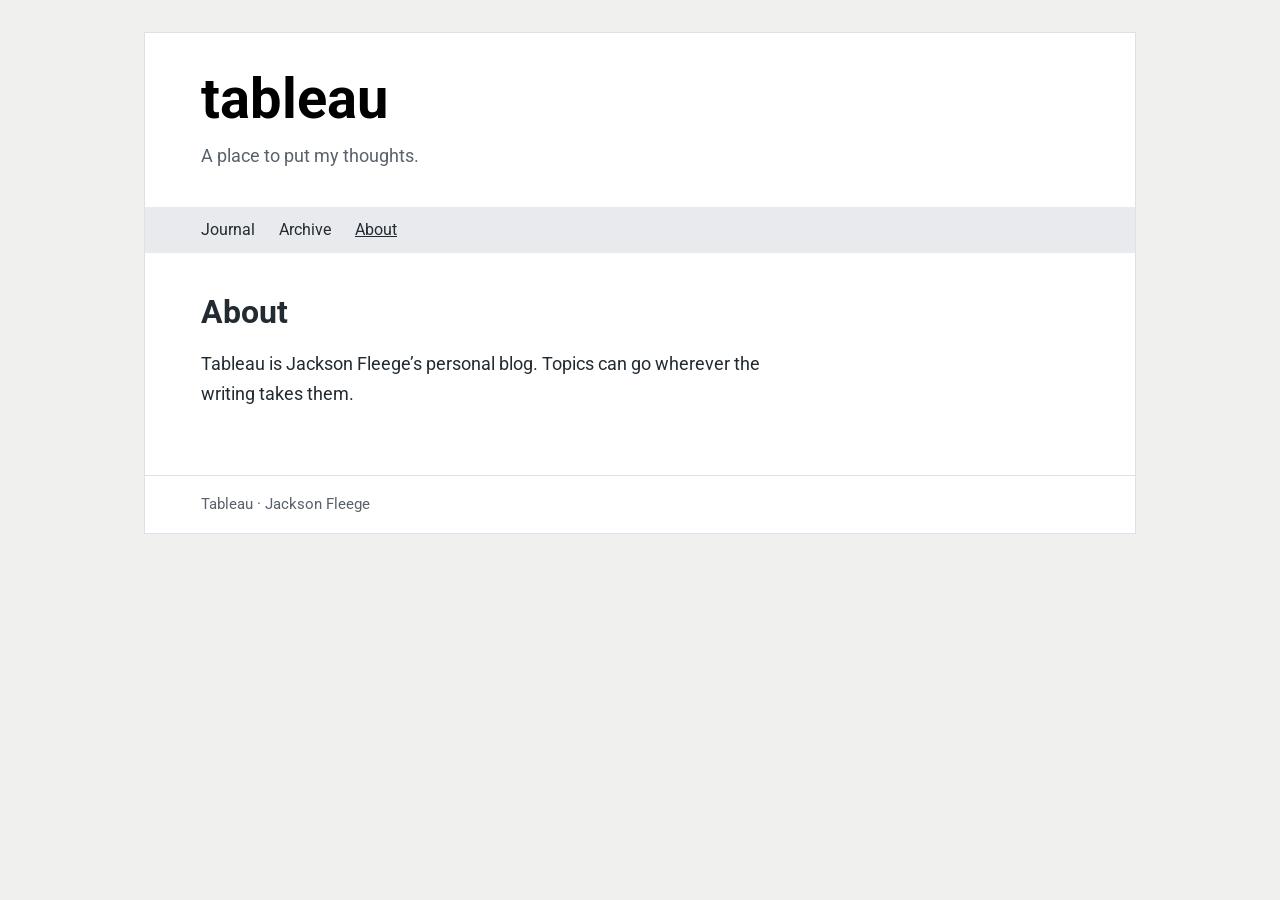
==== about.html @ 40fd24cf "Use Roboto and organize Tableau posts in Markdown" ====
<!doctype html>
<html lang="en">
<head>
  <meta charset="utf-8">
  <meta name="viewport" content="width=device-width, initial-scale=1">
  <meta name="description" content="Tableau is Jackson Fleege’s personal blog.">
  <title>About · Tableau</title>
  <link rel="stylesheet" href="https://fonts.googleapis.com/css2?family=Roboto:wght@400;500;700&amp;display=swap">
  <link rel="stylesheet" href="css/style.css">
</head>
<body>
  <a class="skip-link" href="#content">Skip to content</a>
  <div class="site">
    <header class="masthead">
      <p class="site-title"><a href="./">tableau</a></p>
      <p class="tagline">A place to put my thoughts.</p>
    </header>

    <nav class="site-nav" aria-label="Main navigation">
      <a href="./">Journal</a>
      <a href="archive.html">Archive</a>
      <a href="about.html" aria-current="page">About</a>
    </nav>

    <div class="layout">
      <main id="content" tabindex="-1">
        <h1 class="page-title">About</h1>
        <p>Tableau is Jackson Fleege’s personal blog. Topics can go wherever the writing takes them.</p>
      </main>
    </div>

    <footer>Tableau <span aria-hidden="true">·</span> Jackson Fleege</footer>
  </div>
</body>
</html>
---- css/style.css ----
:root {
  color-scheme: light;
  --ink: #222a32;
  --muted: #59616a;
  --nav: #e8eaed;
  --gutter: clamp(1.25rem, 5vw, 3.5rem);
  --link: #285574;
  --rule: #dce1e5;
  --paper: #fff;
  --background: #f0f1ef;
}

* { box-sizing: border-box; }

body {
  margin: 0;
  background: var(--background);
  color: var(--ink);
  font: 400 clamp(1rem, 0.95rem + 0.25vw, 1.125rem)/1.65 Roboto, sans-serif;
}

a { color: var(--link); }
a:hover { text-decoration-thickness: 2px; }
a:focus-visible { outline: 2px solid currentColor; outline-offset: 4px; }

.site {
  max-width: 62rem;
  margin: 2rem auto;
  background: var(--paper);
  border: 1px solid var(--rule);
}

.masthead {
  padding: 2.3rem var(--gutter);
}

.site-title {
  margin: 0;
  font-size: clamp(2.3rem, 1.8rem + 2.5vw, 3.5rem);
  font-weight: 700;
  line-height: 1.05;
}

.site-title a { color: #000; text-decoration: none; }
.tagline { color: var(--muted); margin: 0.75rem 0 0; }

.site-nav {
  display: flex;
  flex-wrap: wrap;
  gap: 0.5rem 1.5rem;
  padding: 0.6rem var(--gutter);
  background: var(--nav);
  font-size: 0.9em;
}

.site-nav a { color: var(--ink); text-decoration: none; }
.site-nav a:hover, .site-nav [aria-current="page"] { text-decoration: underline; }

.layout {
  display: grid;
  grid-template-columns: minmax(0, 1fr) minmax(0, 13rem);
  gap: clamp(2rem, 6vw, 4.5rem);
  padding: 2.5rem var(--gutter) 3rem;
}

.section-label {
  margin: 0 0 1rem;
  color: var(--muted);
  font-size: 0.8em;
  letter-spacing: 0.1em;
  text-transform: uppercase;
}

article + article {
  margin-top: 2rem;
  padding-top: 1.75rem;
  border-top: 1px solid var(--rule);
}

article > h2, .page-title {
  margin: 0;
  font-size: clamp(1.45rem, 1.25rem + 1vw, 2rem);
  line-height: 1.2;
}

article > h2 a { color: var(--ink); text-decoration: none; }
article > h2 a:hover { text-decoration: underline; }
article p:last-child, aside p { margin-bottom: 0; }
.post-meta { color: var(--muted); font-size: 0.85em; margin: 0.4rem 0 1rem; }

.post-body { overflow-wrap: anywhere; }
.post-body h3 { font-size: 1.2em; line-height: 1.35; }
.post-body img { max-width: 100%; height: auto; }
.post-body pre { overflow: auto; }
.post-body code { font-family: inherit; }
.archive-list { padding-left: 1.2em; }
.archive-list li + li { margin-top: 1em; }
.archive-list p { margin: 0.25em 0 0; }

aside { font-size: 0.95em; }
aside section + section { margin-top: 1.75rem; }
aside ul { margin: 0; padding-left: 1.15rem; }

footer {
  border-top: 1px solid var(--rule);
  color: var(--muted);
  font-size: 0.85em;
  padding: 1rem var(--gutter);
}

.skip-link {
  position: absolute;
  top: 0.5rem;
  left: 0.5rem;
  padding: 0.5rem 0.75rem;
  background: var(--paper);
  transform: translateY(-150%);
}

.skip-link:focus { transform: none; }

@media (max-width: 42rem) {
  .site { margin: 0; border: 0; }
  .layout { grid-template-columns: minmax(0, 1fr); }
  aside { border-top: 1px solid var(--rule); padding-top: 1.5rem; }
}
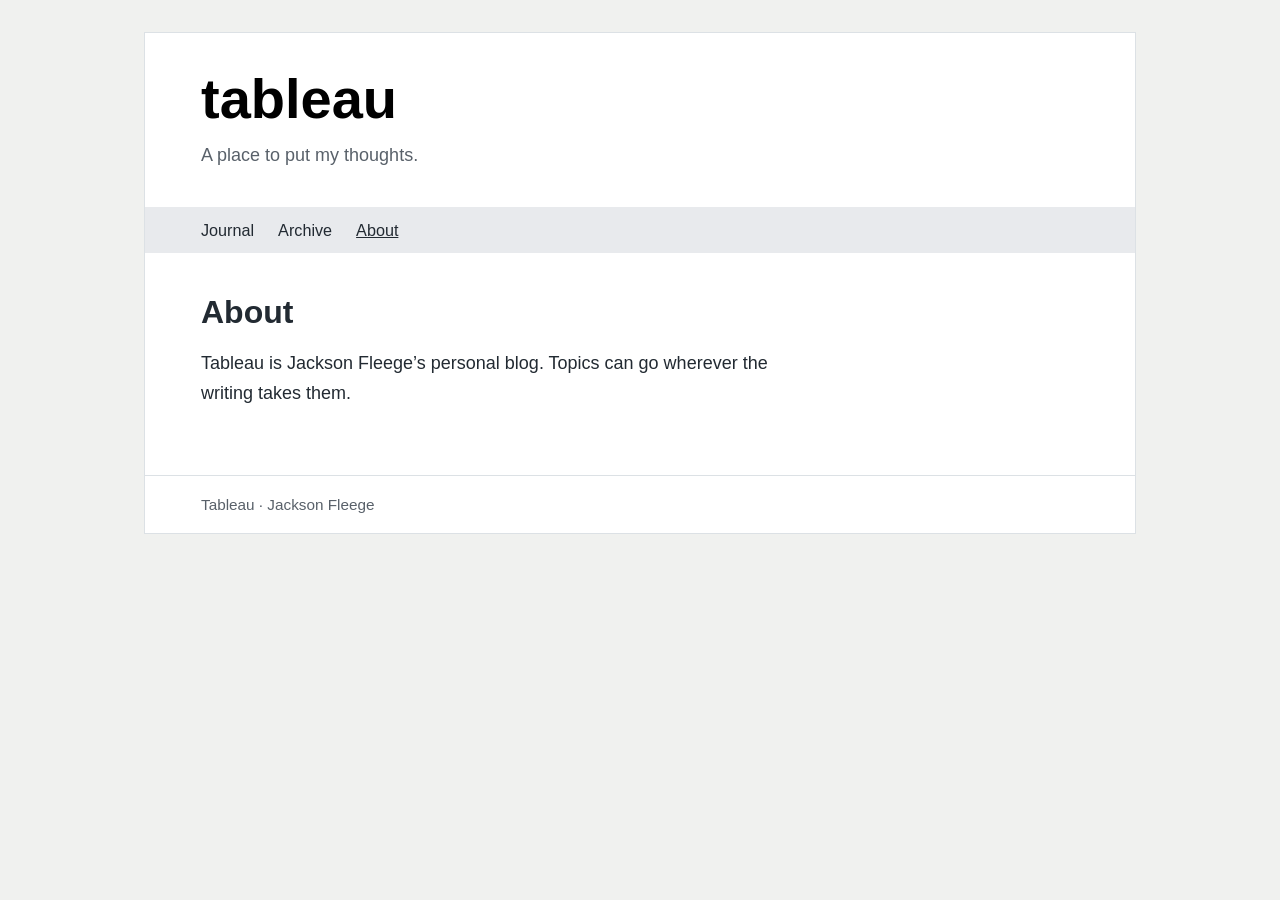
==== commit 90c0bfd0: "Restore the original sans-serif look" ====
--- a/about.html
+++ b/about.html
@@ -5,7 +5,6 @@
   <meta name="viewport" content="width=device-width, initial-scale=1">
   <meta name="description" content="Tableau is Jackson Fleege’s personal blog.">
   <title>About · Tableau</title>
-  <link rel="stylesheet" href="https://fonts.googleapis.com/css2?family=Roboto:wght@400;500;700&amp;display=swap">
   <link rel="stylesheet" href="css/style.css">
 </head>
 <body>
--- a/css/style.css
+++ b/css/style.css
@@ -16,7 +16,7 @@
   margin: 0;
   background: var(--background);
   color: var(--ink);
-  font: 400 clamp(1rem, 0.95rem + 0.25vw, 1.125rem)/1.65 Roboto, sans-serif;
+  font: 400 clamp(1rem, 0.95rem + 0.25vw, 1.125rem)/1.65 Arial, sans-serif;
 }
 
 a { color: var(--link); }
@@ -88,7 +88,7 @@
 article p:last-child, aside p { margin-bottom: 0; }
 .post-meta { color: var(--muted); font-size: 0.85em; margin: 0.4rem 0 1rem; }
 
-.post-body { overflow-wrap: anywhere; }
+.post-body { line-height: 1.75; overflow-wrap: anywhere; }
 .post-body h3 { font-size: 1.2em; line-height: 1.35; }
 .post-body img { max-width: 100%; height: auto; }
 .post-body pre { overflow: auto; }
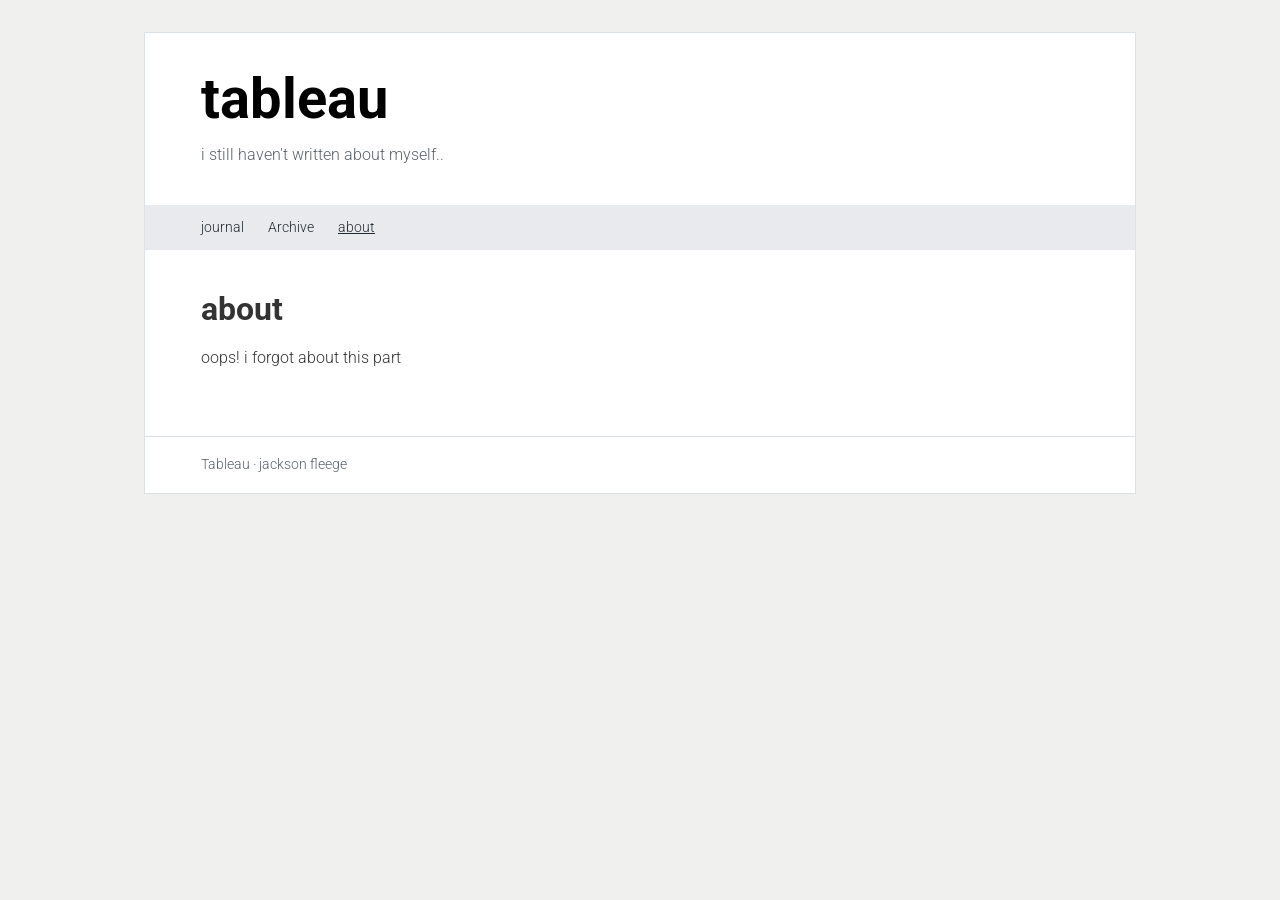
==== commit 26e22768: "Update text and formatting in about.html" ====
--- a/about.html
+++ b/about.html
@@ -4,31 +4,31 @@
   <meta charset="utf-8">
   <meta name="viewport" content="width=device-width, initial-scale=1">
   <meta name="description" content="Tableau is Jackson Fleege’s personal blog.">
-  <title>About · Tableau</title>
+  <title>about · tableau</title>
   <link rel="stylesheet" href="css/style.css">
 </head>
 <body>
-  <a class="skip-link" href="#content">Skip to content</a>
+  <a class="skip-link" href="#content">skip to content</a>
   <div class="site">
     <header class="masthead">
       <p class="site-title"><a href="./">tableau</a></p>
-      <p class="tagline">A place to put my thoughts.</p>
+      <p class="tagline">i still haven't written about myself..</p>
     </header>
 
     <nav class="site-nav" aria-label="Main navigation">
-      <a href="./">Journal</a>
+      <a href="./">journal</a>
       <a href="archive.html">Archive</a>
-      <a href="about.html" aria-current="page">About</a>
+      <a href="about.html" aria-current="page">about</a>
     </nav>
 
     <div class="layout">
       <main id="content" tabindex="-1">
-        <h1 class="page-title">About</h1>
-        <p>Tableau is Jackson Fleege’s personal blog. Topics can go wherever the writing takes them.</p>
+        <h1 class="page-title">about</h1>
+        <p>oops! i forgot about this part</p>
       </main>
     </div>
 
-    <footer>Tableau <span aria-hidden="true">·</span> Jackson Fleege</footer>
+    <footer>Tableau <span aria-hidden="true">·</span> jackson fleege</footer>
   </div>
 </body>
 </html>
--- a/css/style.css
+++ b/css/style.css
@@ -1,3 +1,5 @@
+@import url('https://fonts.googleapis.com/css2?family=Roboto:wght@300;400;500&display=swap');
+
 :root {
   color-scheme: light;
   --ink: #222a32;
@@ -15,8 +17,11 @@
 body {
   margin: 0;
   background: var(--background);
-  color: var(--ink);
-  font: 400 clamp(1rem, 0.95rem + 0.25vw, 1.125rem)/1.65 Arial, sans-serif;
+  font-family: 'Roboto', sans-serif;
+  font-weight: 300;
+  font-size: 16px;
+  line-height: 1.75;
+  color: #333333;
 }
 
 a { color: var(--link); }
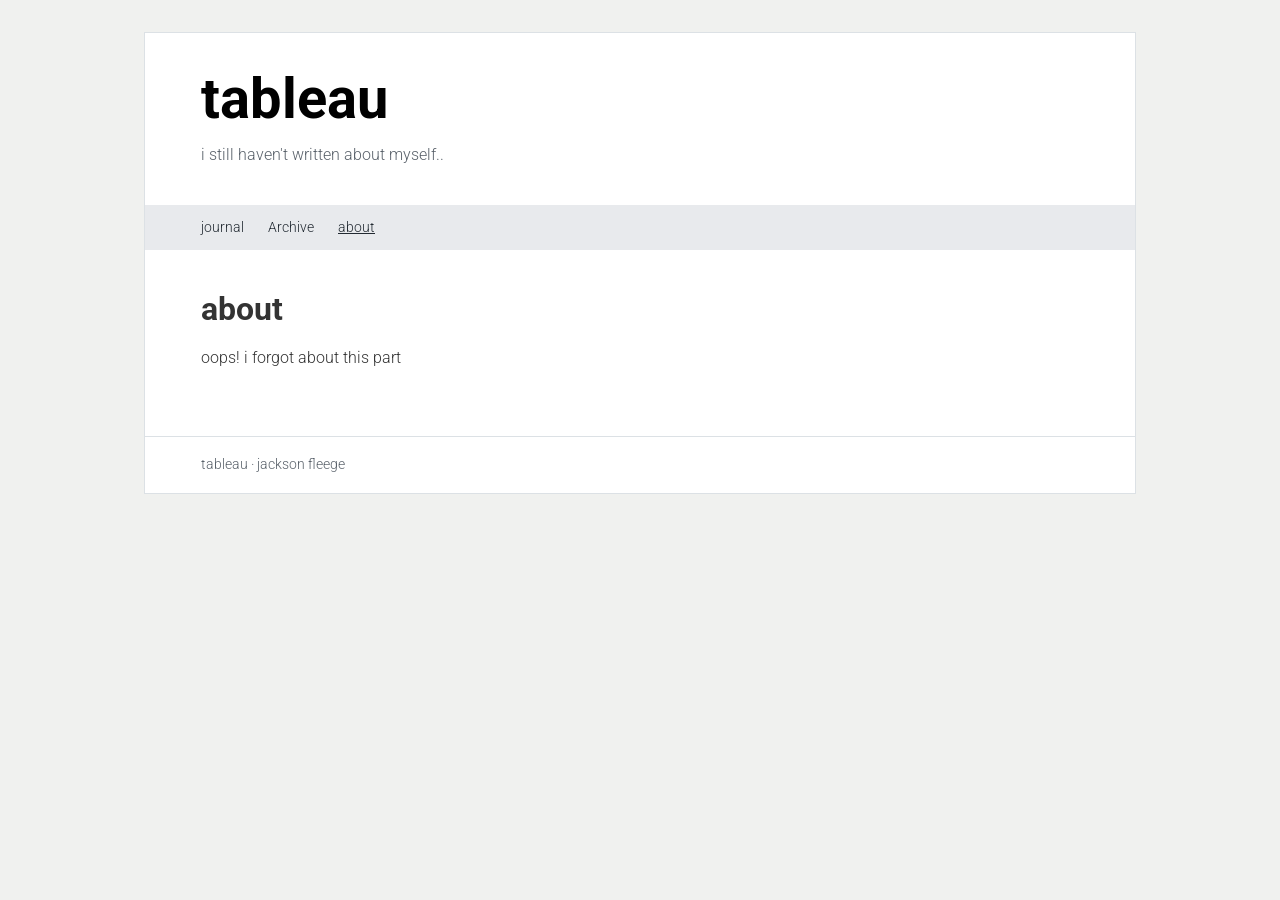
==== commit 124773ca: "Fix footer text capitalization in about.html" ====
--- a/about.html
+++ b/about.html
@@ -28,7 +28,7 @@
       </main>
     </div>
 
-    <footer>Tableau <span aria-hidden="true">·</span> jackson fleege</footer>
+    <footer>tableau <span aria-hidden="true">·</span> jackson fleege</footer>
   </div>
 </body>
 </html>
